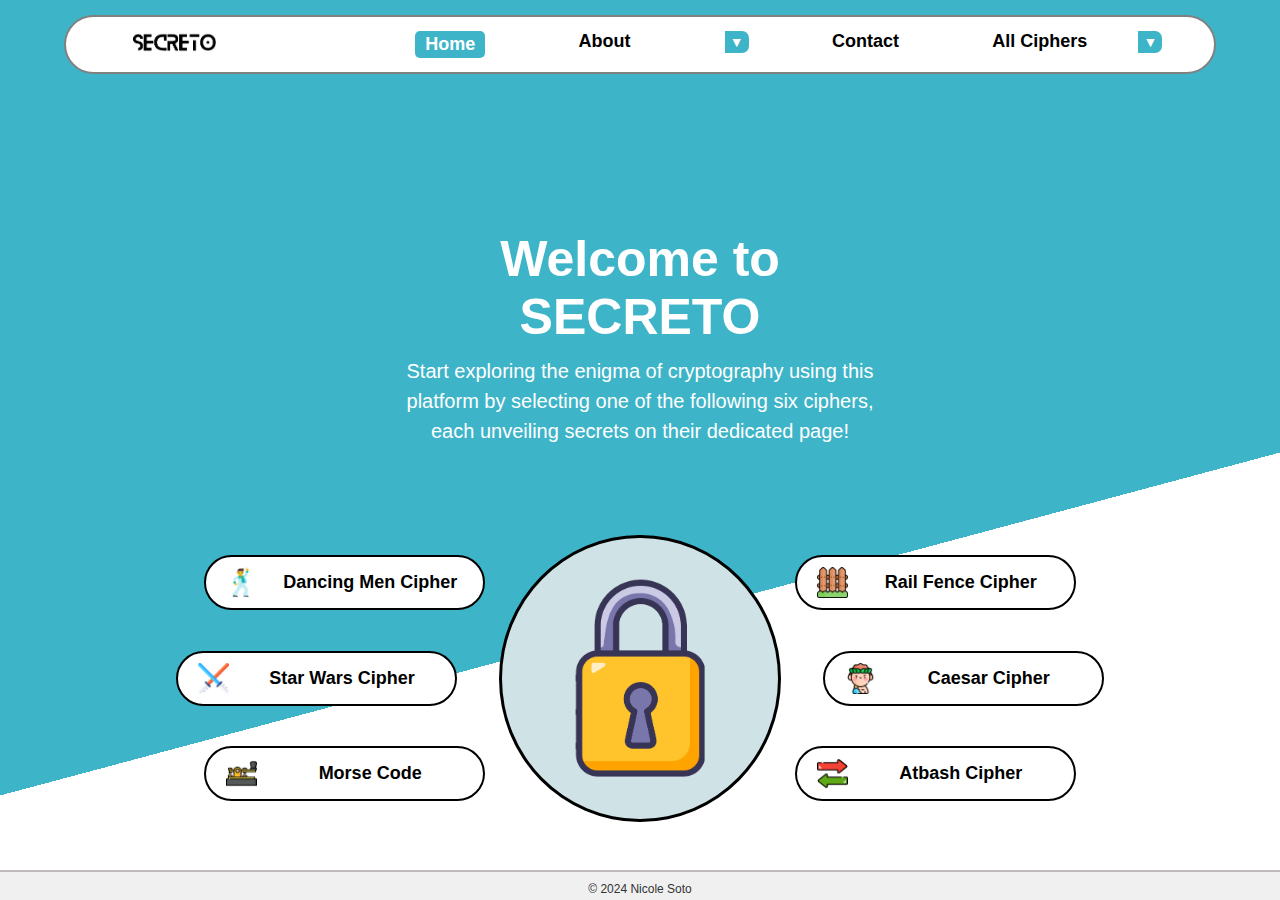
==== index.html @ c3b73544 "fix mobile nav bar in mobile" ====
<!DOCTYPE html>
<html lang="en">
<head>
    <meta charset="UTF-8">
    <meta name="viewport" content="width=device-width, initial-scale=1.0">
    <link rel="stylesheet" href="css/main.css">
    <link rel="stylesheet" href="css/nav-bar.css">
    <link rel="stylesheet" href="css/mobile-nav-bar.css">
    <link rel="stylesheet" href="css/footer.css">
    <script src="../js/nav/index.js" defer></script>
    <script src="js/ciphers/CipherFactory.js" defer></script>
    <script src="js/index.js" defer></script>
    <title>Home</title>
</head>
<body class="gradient-bg">
    <nav>
        <button class="nav-toggle" aria-label="toggle navigation" onclick="toggleNavItems()">
            <span class="hamburger"></span>
        </button>
        <div id="logo">
            <a href="./index.html">
                <img src="./assets/logo.png" alt="About Us" class="logo-image">
            </a>
        </div>
        <ul class="nav-items">
            <li class="nav-item">
                <a class="nav-item-link" href="./index.html">Home</a>
            </li>
            <li class="nav-item">
                <div class="dropdown">
                    <div class="dropdown-btn" onclick="toggleDropdown(this)">
                        <div>About</div>
                        <div class="dropdown-icon">&#9660</div>
                    </div>
                    <div class="dropdown-items-container">
                        <a href="./pages/about.html" class="dropdown-item">About this website</a>
                        <a href="./pages/inspiration.html" class="dropdown-item">Design inspiration</a>
                        <a href="./pages/improvements.html" class="dropdown-item">Future improvements</a>
                    </div>
                </div>
            </li>
            <li class="nav-item">
                <a class="nav-item-link" href="./pages/contact.html">Contact</a>
            </li>
            <li class="nav-item">
                <div class="dropdown">
                    <div class="dropdown-btn" onclick="toggleDropdown(this)">
                        <div>All Ciphers</div>
                        <div class="dropdown-icon">&#9660</div>
                    </div>
                    <div class="dropdown-items-container">
                        <a href="./pages/atbashCipher.html" class="dropdown-item">Atbash Cipher</a>
                        <a href="./pages/caesarCipher.html" class="dropdown-item">Caesar Cipher</a>
                        <a href="./pages/dancingMenCipher.html" class="dropdown-item">Dancing Men Cipher</a>
                        <a href="./pages/morseCode.html" class="dropdown-item">Morse Code</a>
                        <a href="./pages/railFenceCipher.html" class="dropdown-item">Rail Fence Cipher</a>
                        <a href="./pages/starWarsCipher.html" class="dropdown-item">Star Wars Cipher</a>
                    </div>
                </div>
            </li>
        </ul>

        <ul class="nav-items-mobile"> 
            <li class="nav-item-mobile">
                <a class="nav-item-link" href="../index.html">Home</a>
            </li>
            <li class="nav-item-mobile">
                <a class="nav-item-link">About</a>
                <ul class="sub-nav">
                    <li><a href="./pages/about.html">About this website</a></li>
                    <li><a href="./pages/inspiration.html">Design inspiration</a></li>
                    <li><a href="./pages/improvements.html">Future improvements</a></li>
                </ul>
            </li>
            <li class="nav-item-mobile">
                <a class="nav-item-link" href="./pages/contact.html">Contact</a>
            </li>
            <li class="nav-item-mobile">
                <a class="nav-item-link">Ciphers</a>
                <ul class="sub-nav">
                    <li><a href="./pages/atbashCipher.html">Atbash Cipher</a></li>
                    <li><a href="./pages/caesarCipher.html">Caesar Cipher</a></li>
                    <li><a href="./pages/dancingMenCipher.html">Dancing Men Cipher</a></li>
                    <li><a href="./pages/morseCode.html">Morse Code</a></li>
                    <li><a href="./pages/railFenceCipher.html">Rail Fence Cipher</a></li>
                    <li><a href="./pages/starWarsCipher.html">Star Wars Cipher</a></li>
                </ul>
            </li>
        </ul>
    </nav>
    <main class="justify-centre align-centre flex-wrap">
        <div class="main-page-content">
            <h1 class="main-page-title">Welcome to <span>Secreto</span></h1>
            <p class="main-page-description">Start exploring the enigma of cryptography using this platform by selecting one of the following six ciphers, each unveiling secrets on their dedicated page!</p>
        </div>
        <div class="main-page-nav">
            <div class="central-nav-container">
                <div id="left-column">                    
                    <a href="#" id="dancing-men-cipher" class="column-item" onclick="handleCipherClick(event, './pages/dancingMenCipher.html')">
                        <img src="./assets/dacing-men-icon.png" class="menu-icon" id="dancing-men-icon">
                        <span>Dancing Men Cipher</span>
                    </a>

                    <a href="#" id="star-wars-cipher" class="column-item" onclick="handleCipherClick(event, './pages/starWarsCipher.html')">
                        <img src="./assets/star-wars-icon.png" class="menu-icon" id="star-wars-icon">
                        <span>Star Wars Cipher</span>
                    </a>

                    <a href="#" id="morse-code" class="column-item" onclick="handleCipherClick(event, './pages/morseCode.html')">
                        <img src="./assets/morse-code-icon.png" class="menu-icon" id="morse-code">
                        <span>Morse Code </span>
                    </a>
                    
                </div>

                <div id="centre-column">
                    <img src="./assets/lock.png" id="lock-logo" onclick="toggleLock()">
                </div>

                <div id="right-column">
                    <a href="#" id="rail-fence-cipher" class="column-item" onclick="handleCipherClick(event, './pages/railFenceCipher.html')">
                        <img src="./assets/rail-fence-icon.png" class="menu-icon" id="rail-fence-cipher">
                        <span>Rail Fence Cipher </span>
                    </a>
                    <a href="#" id="caesar-cipher" class="column-item" onclick="handleCipherClick(event, './pages/caesarCipher.html')">
                        <img src="./assets/caesar-icon.png" class="menu-icon" id="caesar-cipher">
                        <span>Caesar Cipher </span>
                    </a>
                    <a href="#" id="atbash-cipher" class="column-item" onclick="handleCipherClick(event, './pages/atbashCipher.html')">
                        <img src="./assets/atbash-icon.png" class="menu-icon" id="atbash-cipher">
                        <span>Atbash Cipher </span>
                    </a>
                </div>
            </div>
        </div>
    </main>
    <footer class="footer">
        <p>© 2024 Nicole Soto</p>
    </footer>
</body>
</html>
---- css/main.css ----
@font-face {
    font-family: "Dancing Men";
    src: url("../assets/DancingMenSO.woff") format("woff");
}

@import url('https://fonts.googleapis.com/css2?family=Roboto+Condensed:ital,wght@0,100..900;1,100..900&display=swap');

* {
    margin: 0;
    padding: 0;
    box-sizing: border-box;
}

html {
    font-size: 62.5%;
}

body {
    display: flex;
    flex-wrap: wrap;
    width: 100%;
    height: 100vh;
    justify-content: center;
    background: #ffffff;
    font-size: 1.6rem;
    font-family: "Roboto Condensed", sans-serif;
    font-weight: bold;
}

.gradient-bg {
    background: linear-gradient(
        165deg,
        #3EB4C8 64%,
        #ffffff 36%
    );
}

.background-pages {
    background: linear-gradient(
        165deg,
        #3EB4C8 64%,
        #3EB4C8 36%
    );
}

main {
    width: 100%;
    display: flex;
    flex: 1;
}

.mirror-on-x-axis {
    transform: scaleX(-1);
}

.justify-centre {
    justify-content: center;
}

.align-centre {
    align-items: center;
    align-items: flex-start;
}

.flex-wrap {
    flex-wrap: wrap;
}

.main-page-content {
    display: flex;
    flex-wrap: wrap;
    width: 40%;
    padding: 1rem;
    text-align: center;
    color: #ffffff;
}

.main-page-title {
    width: 100%;
    padding: 1rem;
    font-size: 5rem;
}

.main-page-title > span {
    text-transform: uppercase;
}

.main-page-description {
    font-size: 2rem;
    line-height: 30px;
    font-weight: normal;
}


#left-column {
    width: 20%;
    display: flex;
    flex-wrap: wrap;
    justify-content: center;
    align-items: center;
    position: relative;
}

#centre-column {
    width: 20%; 
    height: 0; 
    padding-top: 20%; 
    position: relative;
    border-radius: 50%;
    background-color: #CFE3E6;
    border: 3px solid black;
    box-sizing: border-box;
    margin: auto;
}

#lock-logo {
    position: absolute;
    top: 50%;
    left: 50%;
    transform: translate(-50%, -50%);
    max-width: 70%; 
    max-height: 70%; 
    width: auto; 
    height: auto; 
    cursor: pointer;
    transition: transform 0.6s ease;
}

.rotate {
    animation: rotateImage 0.8s forwards;  
}

@keyframes rotateImage {
    from {
        transform: translate(-50%, -50%) rotate(0deg);
    }
    to {
        transform: translate(-50%, -50%) rotate(360deg);
    }
}

#right-column {
    width: 20%;
    display: flex;
    flex-wrap: wrap;
    justify-content: center;
    align-items: center;
    position: relative;
}

.column-item {
    background: #ffffff;
    padding: 1rem;
    border: 0.2rem solid #000000;
    border-radius: 3rem;
    width: 700px;
    text-align: center;
    font-size: 1.8rem;
    user-select: none;
    display: flex;
    justify-content: center;
    align-items: center;
    color: #000000;
    text-decoration: none;
    position: relative;
}
@media (max-width: 768px) {

    html, body {
        width: 100%; 
        max-width: 100%; 
        overflow-x: hidden; 
    }
    .main-page-title {
        width: 100%;
        padding: 1rem;
        font-size: 3.3rem;
    }
    .main-page-description {
        font-size: 1.7rem;
        line-height: 24px;
        font-weight: normal;
    }
    .main-page-content {
        width: 100%; 
        background-color: #3EB4C8; 
        padding: 0.5rem; 
        
    }

    #centre-column {
        display: none; 
    }
   
    body, .column-item {
        font-size: 1.4rem; 
        font-weight: bold; 
    }
   
    .main-page-content, .column-item {
        padding: 1rem; 
        text-align: center; 
        position: center;
    }
    .column-item {
        padding: 1.5rem; 
        min-height: 80px; 
        width: 500px;
        max-width:100%; 
        margin: 10px 40px; 
    }
    .gradient-bg {
        background: linear-gradient(
            165deg,
            #3EB4C8 64%,
            #3EB4C8  36%
        );
    }

    #star-wars-cipher {
        left: 50%; 
        transform: translateX(-123%);
    }
    #caesar-cipher {
        right: auto; 
        left: 30%; 
        transform: translateX(-54%); 
    }

    #dancing-men-cipher {
        position: relative;
        z-index: 1;  
    }

    #morse-code {
        left:95%;
        z-index: 1;  
    }

}



.column-item > span {
    width: 100%;   
}

.column-item > img {
    margin-left: 1rem;
}

#dancing-men-cipher {
    left: 95%;
}

#star-wars-cipher {
    left: 85%;
}

#morse-code {
    left:95%;
}

#rail-fence-cipher {
    right: 95%;
}

#caesar-cipher {
    right: 85%;
}

#atbash-cipher {
    right: 95%;
}

.dancing-men-font {
    font-family: "Dancing Men";
    font-size: 1.7rem;
}

.dancing-men-font::placeholder {
    font-family: monospace;
    font-size: 1.6rem;
}


.menu-icon {
    width: 12%;
    height: auto;
    margin-right: 10px;
}
---- css/nav-bar.css ----
/* logo styling */
#logo {
    width: 25%;
    padding: 1.5rem;
    margin-left: 3rem;
    display: flex;
    align-items: center; 
}

.logo-image {
    width: auto;
    max-height: 20px;
    height: auto; 
}

/* navigation styling */
.nav-items {
    display: flex;
    justify-content: space-around;
    list-style-type: none;
    width: 80%;
    padding: 1rem;
}

.dropdown-btn.active, 
.nav-item-link.active {
    background-color: #3EB4C8; 
    color: white; 
    padding: 3px 10px; 
    border-radius: 5px; 
}

.nav-item {
    display: flex;
    
}

.nav-item:hover {
    cursor: pointer;
}

.nav-item-link {
    text-decoration: none;
    color: #000000;
    display: block;
}

nav {
    display: flex;
    align-self: start;
    align-items: center; 
    width: 90%;
    margin-top: 1.5rem;
    border: 0.2rem solid #808080;
    border-radius: 5rem;
    font-size: 1.8rem;
    background: #ffffff;
}

.main-page-nav {
    display: flex;
    align-items: center;
    justify-content: center;
    width: 65%;
    padding: 1rem;
}

.central-nav-container {
    display: flex;
    justify-content: center;
}

/* dropdown styling*/

.dropdown {
    display: inline-block;
    position: relative;
    -webkit-user-select: none; /* Safari */        
    -moz-user-select: none; /* Firefox */
    user-select: none; /* Standard */
    width: max-content;
    width: 180px;
}

.dropdown-btn {
    display: flex;
    justify-content: space-between;
    padding-left: 1rem;
}

.dropdown-icon {
    display: flex;
    align-self: start;
    margin-left: 0.5rem;
    padding: 0.3rem 0.5rem;
    color: #ffffff;
    background: #3EB4C8;
    font-size: 1.4rem;
    border-radius: 0 0.7rem 0.7rem 0;
}

.dropdown-items-container {
    background: #FFFAF3;
    visibility: hidden;
    height: 0px;
    border-radius: 1rem;
}

.dropdown-item {
    text-decoration: none;
    color: #000000;
    display: block;
    padding: 1rem;
}

.dropdown-item:first-child {
    border-radius: 1rem 1rem 0 0;
}

.dropdown-item:last-child {
    border-radius: 0 0 1rem 1rem;
}

.dropdown-item:hover {
    background: #EBB840;
}

.active-dropdown {
    background: #EBB840;
}

.active-dropdown-button {
    color: #EBB840;
    background: #F4F4F4;
}

.show-dropdown-items-container {
    visibility: visible;
    height: auto;
    position: absolute;
    width: max-content;
    margin-top: 0.2rem;
    border: 0.1rem solid #808080;
    width: 100%;
    z-index: 100;
}

@media (max-width: 768px) {
    .nav-items {
        flex-direction: column;
    }
    .dropdown-items-container {
        width: auto;
    }
}
---- css/mobile-nav-bar.css ----
/*mobile nav bar, initially hide it*/
.nav-toggle {
    display: none;
    background: none;
    border: none;
    cursor: pointer;
    padding: 10px;
    z-index: 1001; 
}

/*hamburger menu*/
.hamburger {
    display: block;
    width: 30px;
    height: 3px;
    background-color: #333;
    margin: 5px;
    transition: all 0.3s ease;
}

/*hide the navigation items */
.nav-items-mobile {
    display: none;
    list-style-type: none;
    padding: 0;
}


@media (max-width: 768px) {

    .nav-toggle {
        display: block;
    }

    .nav-items {
        display: none;
    }

    .nav-items-mobile {
        display: none; 
        font-weight: bold;
        flex-direction: column;
        position: fixed;
        background-color: #fff;
        top: 0;
        left: 0;
        right: 0;
        bottom: 0;
        width: 100%;
        height: 100vh;
        align-items: center;
        justify-content: center;
        z-index: 1000;
        overflow-y: auto; 
    }
    
    .show-nav-items {
        display: flex; 
    }

    .nav-item-mobile {
        display: block; 
        width: 100%; 
        text-align: center; 
    }

    .nav-item-mobile a {
        display: block;
        text-decoration: none;
        color: #333;
        font-size: 18px; 
        padding: 15px 20px; 
        width: 100%; 
    }

    .sub-nav {
        padding: 0;
        margin: 0;
    }

    .sub-nav li {
        padding-left: 30px; 
    }

    .sub-nav li a {
        display: block;
        padding-top: 2px;
        padding-bottom: 2px;
        font-weight: normal; 
    }

    .lock-scroll {
        overflow: hidden;
        position: fixed;
        width: 100%;
        height: 100%;
    }
}
---- css/footer.css ----
.footer {
    width: 100%;
    position: fixed;  
    bottom: 0;
    background-color: #f0f0f0;
    text-align: center;
    padding: 1rem 0;
    font-size: 1.2rem;
    font-weight: normal;
    color: #333;
    box-sizing: border-box;
    border-top: 2px solid rgb(191, 186, 186); 
    height: 30px;
    
}

@media (max-width: 600px) {
    .footer {
        padding: 0.5rem 0;
        z-index: 1;  

    }
    .footer p {
        font-size: 1rem;
    }
}
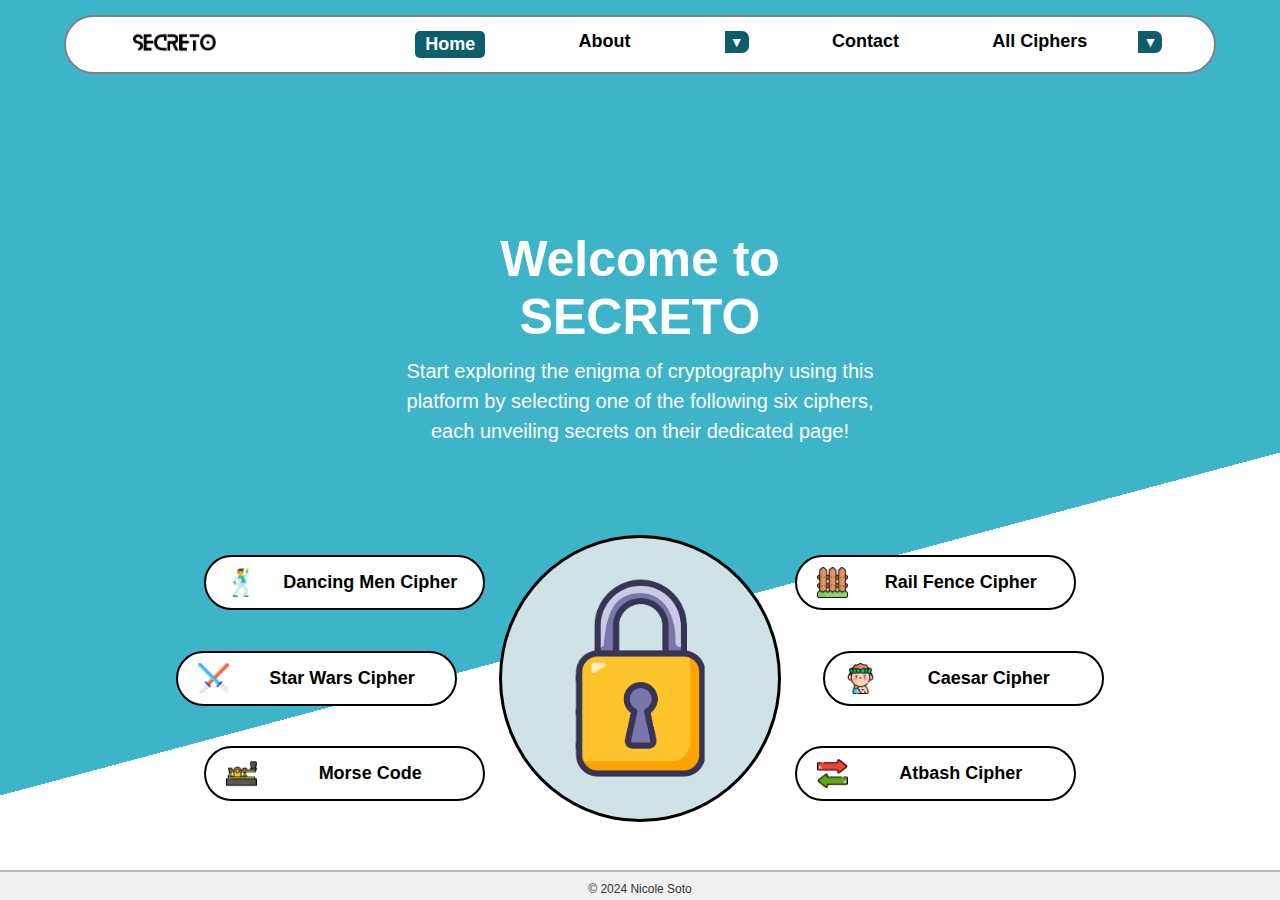
==== commit 80036ea8: "fixing accesssibility landing page" ====
--- a/index.html
+++ b/index.html
@@ -7,7 +7,7 @@
     <link rel="stylesheet" href="css/nav-bar.css">
     <link rel="stylesheet" href="css/mobile-nav-bar.css">
     <link rel="stylesheet" href="css/footer.css">
-    <script src="../js/nav/index.js" defer></script>
+    <script src="js/nav/index.js" defer></script>
     <script src="js/ciphers/CipherFactory.js" defer></script>
     <script src="js/index.js" defer></script>
     <title>Home</title>
@@ -18,13 +18,13 @@
             <span class="hamburger"></span>
         </button>
         <div id="logo">
-            <a href="./index.html">
+            <a href="index.html" aria-label="Go to Home Page">
                 <img src="./assets/logo.png" alt="About Us" class="logo-image">
             </a>
         </div>
         <ul class="nav-items">
             <li class="nav-item">
-                <a class="nav-item-link" href="./index.html">Home</a>
+                <a class="nav-item-link" href="./index.html" id="homeLink" aria-label="Home Page">Home</a>
             </li>
             <li class="nav-item">
                 <div class="dropdown">
@@ -97,37 +97,39 @@
             <div class="central-nav-container">
                 <div id="left-column">                    
                     <a href="#" id="dancing-men-cipher" class="column-item" onclick="handleCipherClick(event, './pages/dancingMenCipher.html')">
-                        <img src="./assets/dacing-men-icon.png" class="menu-icon" id="dancing-men-icon">
+                        <img src="./assets/dacing-men-icon.png" class="menu-icon" id="dancing-men-icon" alt="Dancing Men Cipher">
                         <span>Dancing Men Cipher</span>
                     </a>
 
                     <a href="#" id="star-wars-cipher" class="column-item" onclick="handleCipherClick(event, './pages/starWarsCipher.html')">
-                        <img src="./assets/star-wars-icon.png" class="menu-icon" id="star-wars-icon">
+                        <img src="./assets/star-wars-icon.png" class="menu-icon" id="star-wars-icon" alt="Star Wars Cipher">
                         <span>Star Wars Cipher</span>
                     </a>
 
                     <a href="#" id="morse-code" class="column-item" onclick="handleCipherClick(event, './pages/morseCode.html')">
-                        <img src="./assets/morse-code-icon.png" class="menu-icon" id="morse-code">
+                        <img src="./assets/morse-code-icon.png" class="menu-icon" id="morse-code" alt="Morse CodeCipher">
                         <span>Morse Code </span>
                     </a>
                     
                 </div>
 
                 <div id="centre-column">
-                    <img src="./assets/lock.png" id="lock-logo" onclick="toggleLock()">
+                    <!-- <img src="./assets/lock.png" id="lock-logo" onclick="toggleLock()" alt="Lock Icon"> -->
+                    <img src="./assets/lock.png" id="lock-logo" onclick="toggleLock()" onkeydown="handleKeyPress(event)" tabindex="0" alt="Lock Icon">
+
                 </div>
 
                 <div id="right-column">
                     <a href="#" id="rail-fence-cipher" class="column-item" onclick="handleCipherClick(event, './pages/railFenceCipher.html')">
-                        <img src="./assets/rail-fence-icon.png" class="menu-icon" id="rail-fence-cipher">
+                        <img src="./assets/rail-fence-icon.png" class="menu-icon" id="rail-fence-cipher" alt="Rail Fence Cipher">
                         <span>Rail Fence Cipher </span>
                     </a>
                     <a href="#" id="caesar-cipher" class="column-item" onclick="handleCipherClick(event, './pages/caesarCipher.html')">
-                        <img src="./assets/caesar-icon.png" class="menu-icon" id="caesar-cipher">
+                        <img src="./assets/caesar-icon.png" class="menu-icon" id="caesar-cipher" alt="Caesar Cipher">
                         <span>Caesar Cipher </span>
                     </a>
                     <a href="#" id="atbash-cipher" class="column-item" onclick="handleCipherClick(event, './pages/atbashCipher.html')">
-                        <img src="./assets/atbash-icon.png" class="menu-icon" id="atbash-cipher">
+                        <img src="./assets/atbash-icon.png" class="menu-icon" id="atbash-cipher" alt="Atbash Cipher">
                         <span>Atbash Cipher </span>
                     </a>
                 </div>
--- a/css/main.css
+++ b/css/main.css
@@ -1,10 +1,13 @@
+/* Ccustom font for Dancing Men */
 @font-face {
     font-family: "Dancing Men";
     src: url("../assets/DancingMenSO.woff") format("woff");
 }
 
+/* Imported Roboto Condensed font from Google Fonts */
 @import url('https://fonts.googleapis.com/css2?family=Roboto+Condensed:ital,wght@0,100..900;1,100..900&display=swap');
 
+/*Landing page: reset default margin, padding and box sizing*/
 * {
     margin: 0;
     padding: 0;
@@ -21,12 +24,24 @@
     width: 100%;
     height: 100vh;
     justify-content: center;
-    background: #ffffff;
     font-size: 1.6rem;
     font-family: "Roboto Condensed", sans-serif;
     font-weight: bold;
-}
-
+
+    /* here I'm making the background gradient and dynamic which will be displayed in the ciphers page */
+    background: linear-gradient(270deg, #dceaeb, #d3a9f1, #d5edf5, #e8e3f0);
+    background-size: 400% 400%;
+    animation: DynamicBackground 15s ease infinite;
+}
+
+/* keyframes for dynamic background */
+@keyframes DynamicBackground {
+    0% { background-position: 0% 50%; }
+    50% { background-position: 100% 50%; }
+    100% { background-position: 0% 50%; }
+}
+
+/* Gradient background styles */
 .gradient-bg {
     background: linear-gradient(
         165deg,
@@ -66,6 +81,7 @@
     flex-wrap: wrap;
 }
 
+/* Styles for main content */
 .main-page-content {
     display: flex;
     flex-wrap: wrap;
@@ -92,6 +108,7 @@
 }
 
 
+/* The following are the columns styles for the landing page, left, right, center (which contains the lock image) */
 #left-column {
     width: 20%;
     display: flex;
@@ -164,6 +181,58 @@
     text-decoration: none;
     position: relative;
 }
+
+.column-item > span {
+    width: 100%;   
+}
+
+.column-item > img {
+    margin-left: 1rem;
+}
+
+#dancing-men-cipher {
+    left: 95%;
+}
+
+#star-wars-cipher {
+    left: 85%;
+}
+
+#morse-code {
+    left:95%;
+}
+
+#rail-fence-cipher {
+    right: 95%;
+}
+
+#caesar-cipher {
+    right: 85%;
+}
+
+#atbash-cipher {
+    right: 95%;
+}
+
+.dancing-men-font {
+    font-family: "Dancing Men";
+    font-size: 1.7rem;
+}
+
+.dancing-men-font::placeholder {
+    font-family: monospace;
+    font-size: 1.6rem;
+}
+
+
+.menu-icon {
+    width: 12%;
+    height: auto;
+    margin-right: 10px;
+}
+
+
+
 @media (max-width: 768px) {
 
     html, body {
@@ -209,6 +278,7 @@
         max-width:100%; 
         margin: 10px 40px; 
     }
+    
     .gradient-bg {
         background: linear-gradient(
             165deg,
@@ -217,75 +287,23 @@
         );
     }
 
-    #star-wars-cipher {
-        left: 50%; 
-        transform: translateX(-123%);
-    }
-    #caesar-cipher {
-        right: auto; 
-        left: 30%; 
-        transform: translateX(-54%); 
-    }
-
     #dancing-men-cipher {
         position: relative;
         z-index: 1;  
+        transform: translateX(-14%); 
     }
 
     #morse-code {
         left:95%;
         z-index: 1;  
-    }
-
-}
-
-
-
-.column-item > span {
-    width: 100%;   
-}
-
-.column-item > img {
-    margin-left: 1rem;
-}
-
-#dancing-men-cipher {
-    left: 95%;
-}
-
-#star-wars-cipher {
-    left: 85%;
-}
-
-#morse-code {
-    left:95%;
-}
-
-#rail-fence-cipher {
-    right: 95%;
-}
-
-#caesar-cipher {
-    right: 85%;
-}
-
-#atbash-cipher {
-    right: 95%;
-}
-
-.dancing-men-font {
-    font-family: "Dancing Men";
-    font-size: 1.7rem;
-}
-
-.dancing-men-font::placeholder {
-    font-family: monospace;
-    font-size: 1.6rem;
-}
-
-
-.menu-icon {
-    width: 12%;
-    height: auto;
-    margin-right: 10px;
-}+        transform: translateX(-14%); 
+    }
+    
+    #rail-fence-cipher {
+        transform: translateX(14%); 
+    }
+    
+    #atbash-cipher {
+        transform: translateX(14%); 
+    }
+}
--- a/css/nav-bar.css
+++ b/css/nav-bar.css
@@ -24,7 +24,7 @@
 
 .dropdown-btn.active, 
 .nav-item-link.active {
-    background-color: #3EB4C8; 
+    background-color: #0c5e6c; 
     color: white; 
     padding: 3px 10px; 
     border-radius: 5px; 
@@ -51,6 +51,7 @@
     align-items: center; 
     width: 90%;
     margin-top: 1.5rem;
+    margin-bottom: 0px; 
     border: 0.2rem solid #808080;
     border-radius: 5rem;
     font-size: 1.8rem;
@@ -94,7 +95,7 @@
     margin-left: 0.5rem;
     padding: 0.3rem 0.5rem;
     color: #ffffff;
-    background: #3EB4C8;
+    background: #0c5e6c;;
     font-size: 1.4rem;
     border-radius: 0 0.7rem 0.7rem 0;
 }
